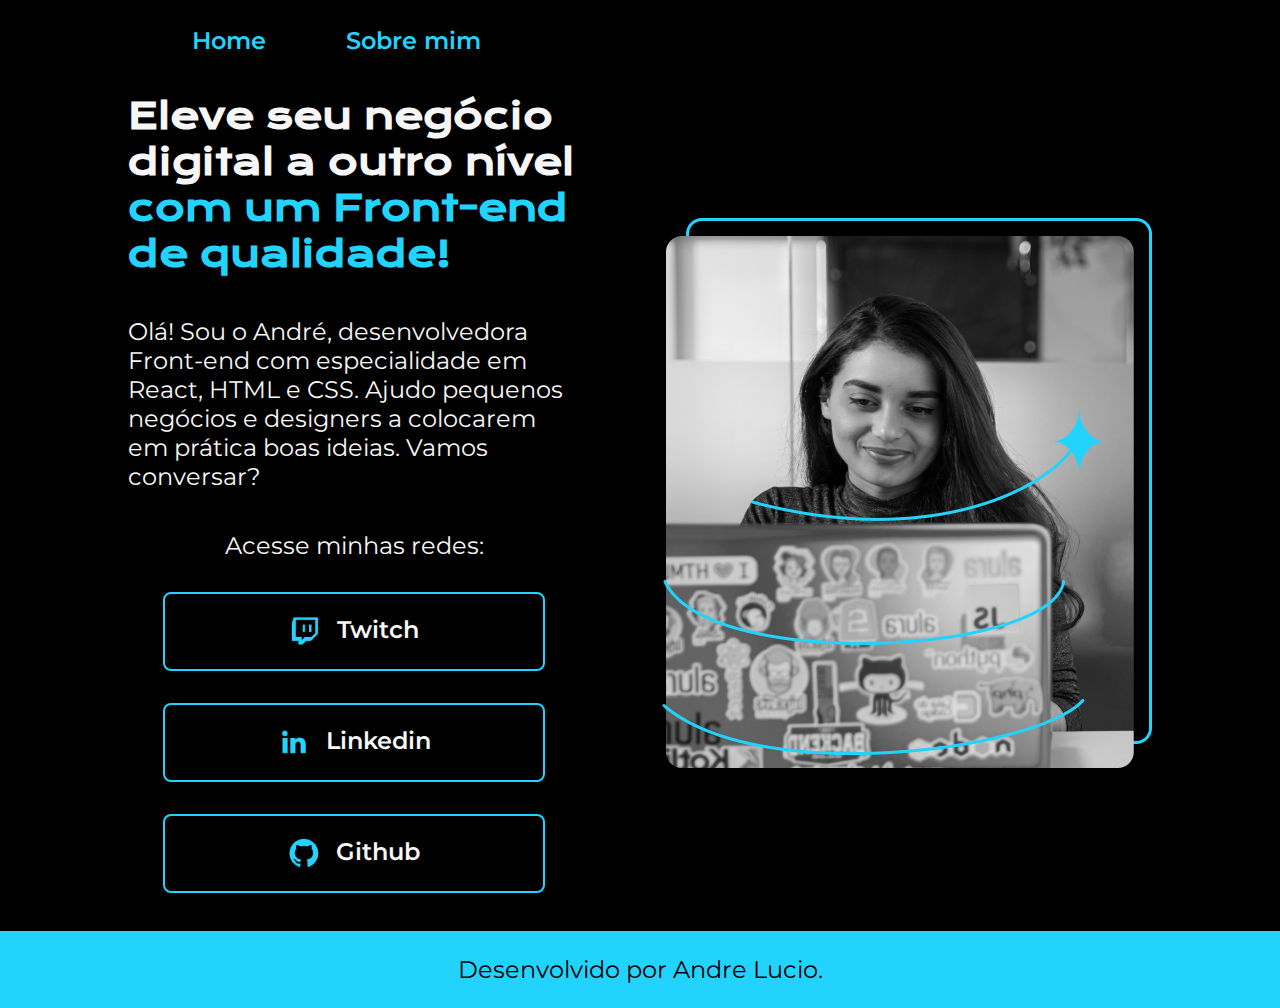
==== index.html @ 3936cbaf "meu primeiro commit" ====
<!DOCTYPE html>
<html lang="pt-br">

<head>
    <meta charset="UTF-8">
    <meta http-equiv="X-UA-Compatible" content="ie=edge">
    <meta name="viewport" content="width=device-width, initial-scale=1.0">
    <title>Home</title>
    <!-- <link rel="stylesheet"href="./css/reset.css"> -->
    <link rel="stylesheet" href="./css/style.css">
</head>

<body>
    <header class="cabecalho">
        <nav class="cabecalho__menu">
            <a class="cabecalho__menu__link" href="index.html">Home</a>
            <a class="cabecalho__menu__link" href="about.html">Sobre mim</a>
        </nav>
    </header>
    <main class="container">
        <section class="container__conteudo">
            <h1 class="container__conteudo__titulo">Eleve seu negócio digital a outro nível
                <strong class="titulo-destaque">com um Front-end de qualidade!</strong>
            </h1>
            <p class="container__conteudo__texto">Olá! Sou o André, desenvolvedora Front-end com especialidade em React,
                HTML e CSS. Ajudo pequenos
                negócios e
                designers a colocarem em prática boas ideias. Vamos conversar?</p>

            <div class="container__links">
                <h2 class="container__links__subtitulo">Acesse minhas redes:</h2>
                <a class="container__links__navegacao" href="https://www.twitch.tv" target="_blank"
                    rel="noopener noreferrer">
                    <img src="./assets/Logo Twitch.png" alt="Twitch image">
                    Twitch
                </a>
                <a class="container__links__navegacao" href="https://br.linkedin.com/" target="_blank"
                    rel="noopener noreferrer">
                    <img src="./assets/Logo linkedin.png" alt="linkedin image">
                    Linkedin
                </a>
                <a class="container__links__navegacao" href="https://github.com/" target="_blank" rel="noopener noreferrer">
                    <img src="./assets/Logo Github.png" alt="github image">
                    Github
                </a>

            </div>
        </section>
        <img class="container__imagem" src="./assets/imagem01.png" alt="Foto do Andre Developer">
    </main>
    <footer class="rodape">
        <p>Desenvolvido por Andre Lucio.</p>
    </footer>
</body>

</html>
---- css/style.css ----
/** iMPORTA FONTS */
@import url('https://fonts.googleapis.com/css2?family=Krona+One&family=Montserrat:wght@400;600&display=swap');

/* Variaveis globais para o CSS */
:root {

    --cor-primaria: #000000;
    --cor-secundaria: #f6f6f6;
    --cor-tercearia: #22d4fd;
    --cor-hover: #272727;


    --font-primaria: 'Krona One', sans-serif;
    --font-secundaria: 'Montserrat', sans-serif;
}

/* ---------------------------------------------------------------------------------------------------- */

/* Reset CSS */
* {
    margin: 0;
    padding: 0;
}

body {
    /* height: 100vh; */
    box-sizing: border-box;
    background-color: var(--cor-primaria);
    color: var(--cor-secundaria);
}

.titulo-destaque {
    color: var(--cor-tercearia);
}

.container {
    /* margin: 10% 15%; */
    padding: 3% 10%;
    display: flex;
    align-items: center;
    justify-content: space-between;
    gap: 82px;
}

.container__conteudo {
    width: 50%;
    display: flex;
    flex-direction: column;
    gap: 40px;
}

.container__conteudo__titulo {
    font-size: 2.25rem;
    font-family: var(--font-primaria);
}

.container__conteudo__texto {
    font-size: 1.5rem;
    font-family: var(--font-secundaria);
}

.container__links {
    display: flex;
    flex-direction: column;
    align-items: center;
    justify-content: space-between;
    gap: 32px;
}

.container__links__subtitulo {
    font-family: var(--font-secundaria);
    font-weight: 400;
    font-size: 1.5rem;
}

.container__imagem {
    width: 50%;
}

.container__links__navegacao {
    /* background-color: var(--cor-tercearia);; */
    display: flex;
    justify-content: center;
    gap: 16px;
    border: 2px solid var(--cor-tercearia);
    width: 378px;
    text-align: center;
    border-radius: 8px;
    font-size: 1.5rem;
    font-weight: 600;
    padding: 21.5px 0;
    text-decoration: none;
    color: var(--cor-secundaria);
    font-family: var(--font-secundaria);
}

.container__links__navegacao:hover {
    background-color: var(--cor-hover);
    width: 400px;
}

.rodape {
    color: var(--cor-primaria);
    background-color: var(--cor-tercearia);
    padding: 24px;
    text-align: center;
    font-family: var(--font-secundaria);
    font-size: 1.5rem;
    font-weight: 400;

}

.cabecalho {
    padding: 2% 0% 0% 15%;
}

.cabecalho__menu {
    display: flex;
    gap: 80px;
}

.cabecalho__menu__link {
    font-family: var(--font-secundaria);
    font-size: 1.5rem;
    font-weight: 600;
    color: var(--cor-tercearia);
    text-decoration: none;
}

/* Vai aplicar a classe com base em uma condição */
@media(max-width:1200px) {
    .cabecalho__menu {
        justify-content: center;
    }

    .cabecalho {
        padding: 10%;
    }

    .container {
        flex-direction: column-reverse;
        padding: 5%;
    }

    .container__conteudo{
        width: auto;
    }

}
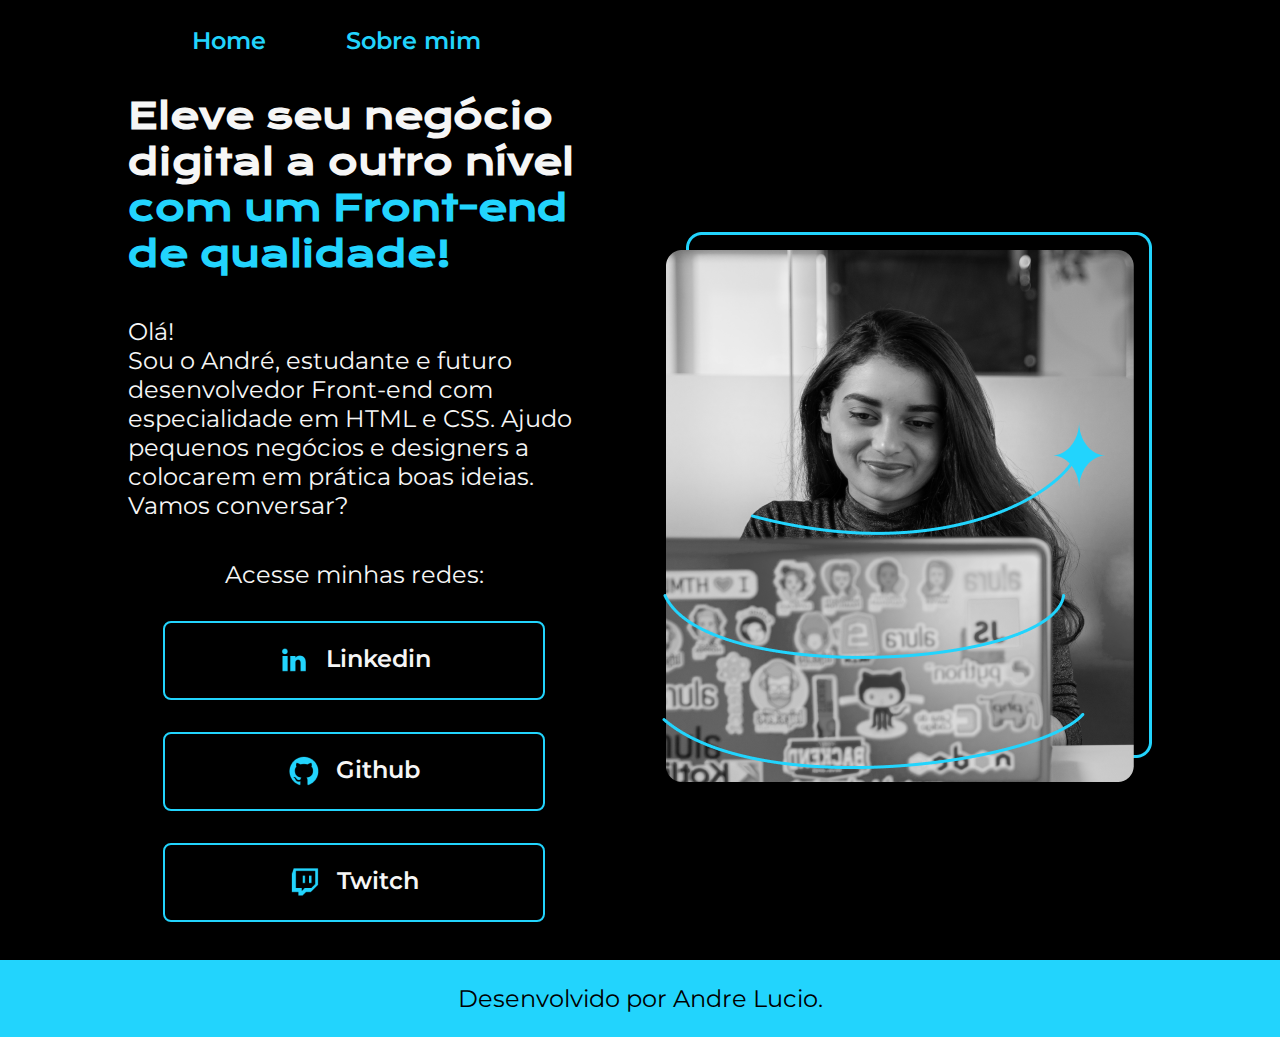
==== commit 52919ff3: "update botões" ====
--- a/index.html
+++ b/index.html
@@ -22,28 +22,27 @@
             <h1 class="container__conteudo__titulo">Eleve seu negócio digital a outro nível
                 <strong class="titulo-destaque">com um Front-end de qualidade!</strong>
             </h1>
-            <p class="container__conteudo__texto">Olá! Sou o André, desenvolvedora Front-end com especialidade em React,
-                HTML e CSS. Ajudo pequenos
-                negócios e
-                designers a colocarem em prática boas ideias. Vamos conversar?</p>
+            <p class="container__conteudo__texto">Olá! <br> Sou o André, estudante e futuro desenvolvedor Front-end com
+                especialidade em
+                HTML e CSS. Ajudo pequenos negócios e designers a colocarem em prática boas ideias. Vamos conversar?</p>
 
             <div class="container__links">
                 <h2 class="container__links__subtitulo">Acesse minhas redes:</h2>
+                <a class="container__links__navegacao" href="https://www.linkedin.com/in/andre-lucio-ab030b57/"
+                    target="_blank" rel="noopener noreferrer">
+                    <img src="./assets/Logo linkedin.png" alt="linkedin image">
+                    Linkedin
+                </a>
+                <a class="container__links__navegacao" href="https://github.com/AndreLucyo2" target="_blank"
+                    rel="noopener noreferrer">
+                    <img src="./assets/Logo Github.png" alt="github image">
+                    Github
+                </a>
                 <a class="container__links__navegacao" href="https://www.twitch.tv" target="_blank"
                     rel="noopener noreferrer">
                     <img src="./assets/Logo Twitch.png" alt="Twitch image">
                     Twitch
                 </a>
-                <a class="container__links__navegacao" href="https://br.linkedin.com/" target="_blank"
-                    rel="noopener noreferrer">
-                    <img src="./assets/Logo linkedin.png" alt="linkedin image">
-                    Linkedin
-                </a>
-                <a class="container__links__navegacao" href="https://github.com/" target="_blank" rel="noopener noreferrer">
-                    <img src="./assets/Logo Github.png" alt="github image">
-                    Github
-                </a>
-
             </div>
         </section>
         <img class="container__imagem" src="./assets/imagem01.png" alt="Foto do Andre Developer">
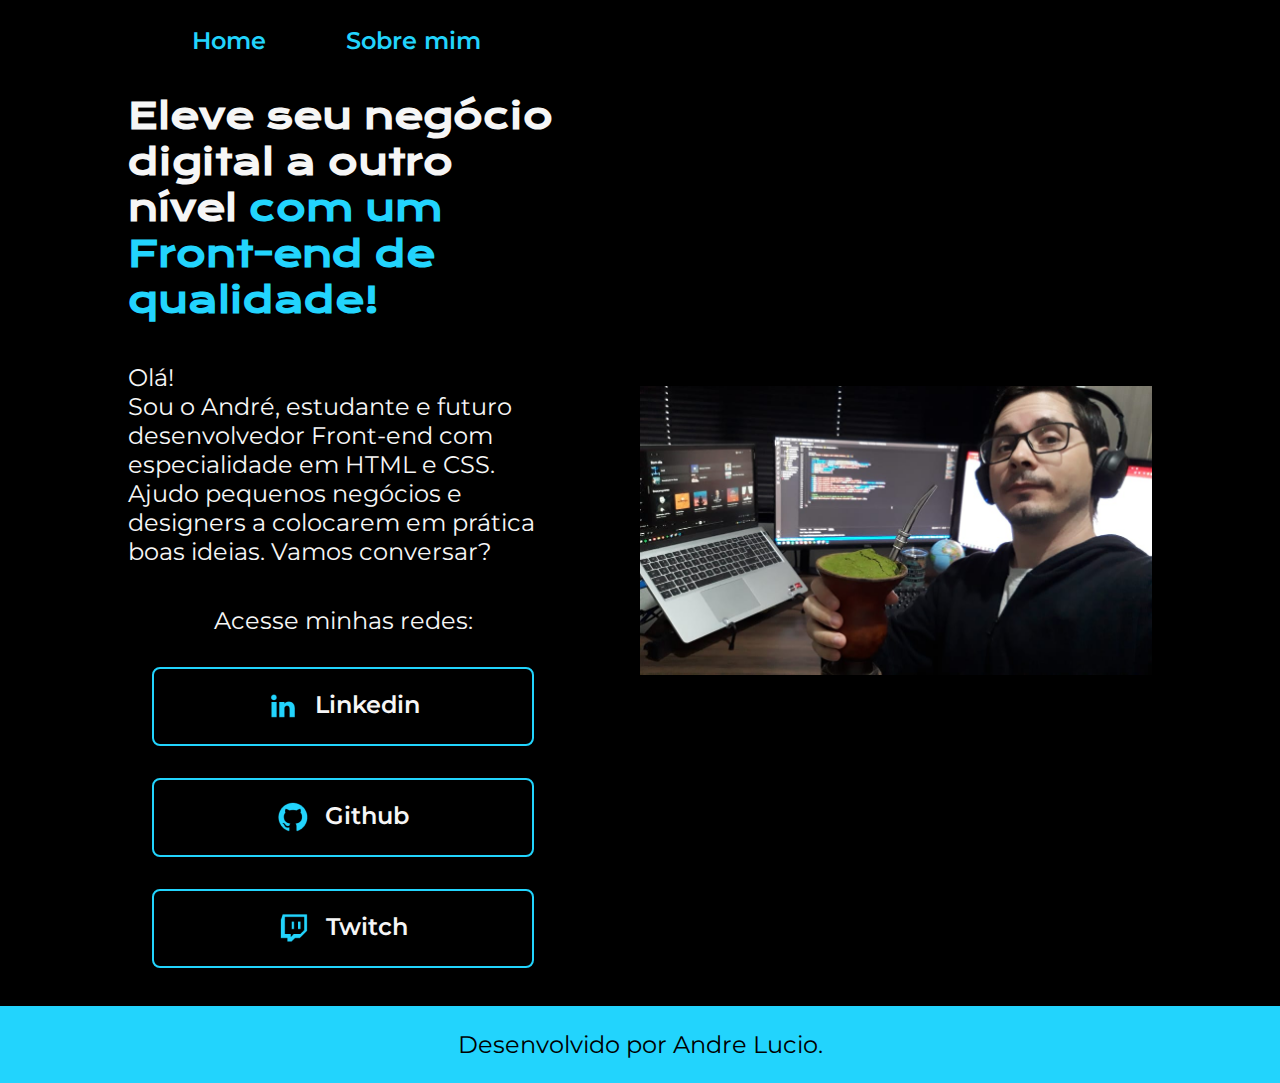
==== commit 687c497e: "alterado imagem" ====
--- a/index.html
+++ b/index.html
@@ -45,7 +45,7 @@
                 </a>
             </div>
         </section>
-        <img class="container__imagem" src="./assets/imagem01.png" alt="Foto do Andre Developer">
+        <img class="container__imagem" src="./assets/imagem02.jpeg" alt="Foto do Andre Developer">
     </main>
     <footer class="rodape">
         <p>Desenvolvido por Andre Lucio.</p>
